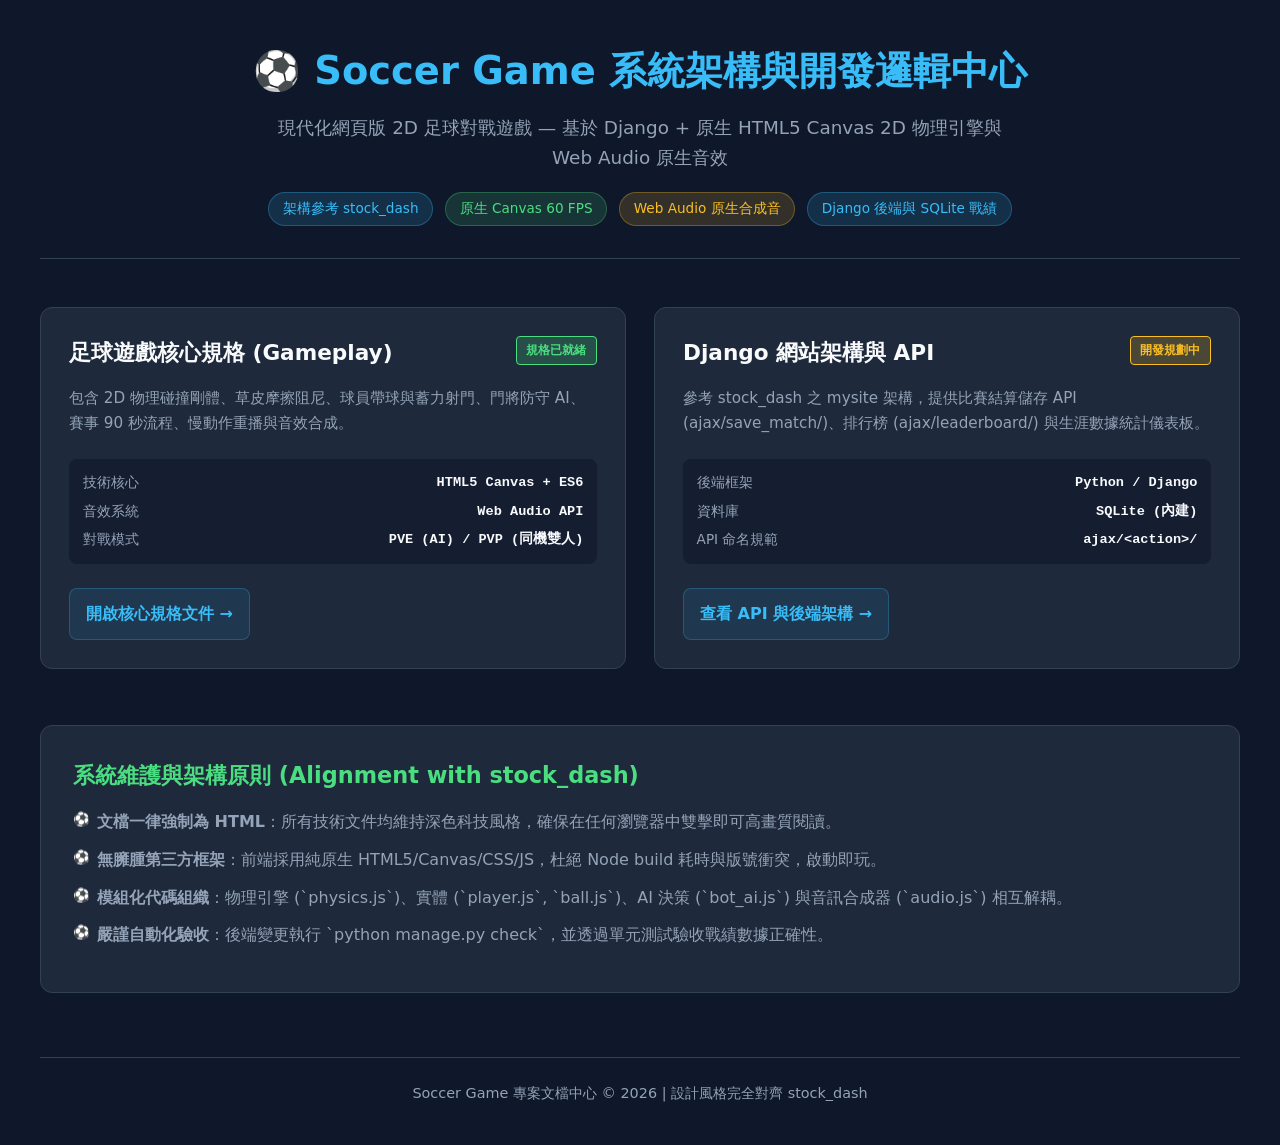
==== docs/index.html @ d5d28373 "docs: establish specs, docs and project governance following stock_dash architecture" ====
<!DOCTYPE html>
<html lang="zh-TW">
<head>
    <meta charset="UTF-8">
    <meta name="viewport" content="width=device-width, initial-scale=1.0">
    <title>Soccer Game 足球遊戲 - 開發邏輯與系統架構文檔中心</title>
    <style>
        :root {
            --bg-color: #0f172a;
            --card-bg: #1e293b;
            --card-border: #334155;
            --text-main: #f8fafc;
            --text-muted: #94a3b8;
            --accent-primary: #38bdf8;
            --accent-green: #4ade80;
            --accent-amber: #fbbf24;
            --accent-purple: #c084fc;
            --accent-rose: #f43f5e;
            --code-bg: #0b1120;
        }

        * {
            box-sizing: border-box;
            margin: 0;
            padding: 0;
        }

        body {
            font-family: system-ui, -apple-system, "Segoe UI", Roboto, "Microsoft JhengHei", sans-serif;
            background-color: var(--bg-color);
            color: var(--text-main);
            line-height: 1.6;
            padding: 2.5rem 1.25rem;
        }

        .container {
            max-width: 1200px;
            margin: 0 auto;
        }

        header {
            text-align: center;
            margin-bottom: 3rem;
            border-bottom: 1px solid var(--card-border);
            padding-bottom: 2rem;
        }

        header h1 {
            font-size: 2.4rem;
            color: var(--accent-primary);
            margin-bottom: 0.75rem;
            display: flex;
            align-items: center;
            justify-content: center;
            gap: 0.75rem;
        }

        header p {
            color: var(--text-muted);
            font-size: 1.15rem;
            max-width: 750px;
            margin: 0 auto;
        }

        .badge-list {
            display: flex;
            justify-content: center;
            gap: 0.75rem;
            margin-top: 1.25rem;
            flex-wrap: wrap;
        }

        .badge {
            background-color: rgba(56, 189, 248, 0.15);
            color: var(--accent-primary);
            padding: 0.3rem 0.85rem;
            border-radius: 9999px;
            font-size: 0.85rem;
            font-weight: 500;
            border: 1px solid rgba(56, 189, 248, 0.3);
        }

        .badge.green {
            background-color: rgba(74, 222, 128, 0.15);
            color: var(--accent-green);
            border-color: rgba(74, 222, 128, 0.3);
        }

        .badge.amber {
            background-color: rgba(251, 191, 36, 0.15);
            color: var(--accent-amber);
            border-color: rgba(251, 191, 36, 0.3);
        }

        .grid {
            display: grid;
            grid-template-columns: repeat(auto-fit, minmax(360px, 1fr));
            gap: 1.75rem;
            margin-bottom: 3.5rem;
        }

        .card {
            background-color: var(--card-bg);
            border: 1px solid var(--card-border);
            border-radius: 12px;
            padding: 1.75rem;
            display: flex;
            flex-direction: column;
            justify-content: space-between;
            transition: transform 0.2s ease, border-color 0.2s ease, box-shadow 0.2s ease;
        }

        .card:hover {
            transform: translateY(-4px);
            border-color: var(--accent-primary);
            box-shadow: 0 12px 24px -10px rgba(56, 189, 248, 0.25);
        }

        .card-header {
            display: flex;
            justify-content: space-between;
            align-items: flex-start;
            margin-bottom: 1rem;
        }

        .card-title {
            font-size: 1.35rem;
            font-weight: 700;
            color: var(--text-main);
        }

        .card-status {
            font-size: 0.75rem;
            padding: 0.25rem 0.6rem;
            border-radius: 4px;
            font-weight: 600;
            text-transform: uppercase;
        }

        .status-ready {
            background-color: rgba(74, 222, 128, 0.2);
            color: var(--accent-green);
            border: 1px solid var(--accent-green);
        }

        .status-dev {
            background-color: rgba(251, 191, 36, 0.2);
            color: var(--accent-amber);
            border: 1px solid var(--accent-amber);
        }

        .card-desc {
            color: var(--text-muted);
            font-size: 0.95rem;
            margin-bottom: 1.5rem;
            flex-grow: 1;
        }

        .card-meta {
            background-color: rgba(15, 23, 42, 0.6);
            border-radius: 8px;
            padding: 0.85rem;
            margin-bottom: 1.5rem;
            font-size: 0.85rem;
        }

        .meta-item {
            display: flex;
            justify-content: space-between;
            margin-bottom: 0.4rem;
        }

        .meta-item:last-child {
            margin-bottom: 0;
        }

        .meta-label {
            color: var(--text-muted);
        }

        .meta-val {
            color: var(--text-main);
            font-family: monospace;
            font-weight: 600;
        }

        .card-action {
            display: inline-flex;
            align-items: center;
            justify-content: center;
            gap: 0.5rem;
            background-color: rgba(56, 189, 248, 0.1);
            color: var(--accent-primary);
            text-decoration: none;
            padding: 0.75rem 1rem;
            border-radius: 8px;
            font-weight: 600;
            border: 1px solid rgba(56, 189, 248, 0.25);
            transition: all 0.2s ease;
        }

        .card-action:hover {
            background-color: var(--accent-primary);
            color: #0f172a;
        }

        .system-info {
            background-color: var(--card-bg);
            border: 1px solid var(--card-border);
            border-radius: 12px;
            padding: 2rem;
        }

        .system-info h2 {
            color: var(--accent-green);
            font-size: 1.4rem;
            margin-bottom: 1rem;
        }

        .system-info ul {
            list-style: none;
            padding-left: 0;
        }

        .system-info li {
            position: relative;
            padding-left: 1.5rem;
            margin-bottom: 0.75rem;
            color: var(--text-muted);
        }

        .system-info li::before {
            content: "⚽";
            position: absolute;
            left: 0;
            top: 0;
            font-size: 0.85rem;
        }

        footer {
            text-align: center;
            margin-top: 4rem;
            color: var(--text-muted);
            font-size: 0.9rem;
            border-top: 1px solid var(--card-border);
            padding-top: 1.5rem;
        }
    </style>
</head>
<body>
    <div class="container">
        <header>
            <h1>⚽ Soccer Game 系統架構與開發邏輯中心</h1>
            <p>現代化網頁版 2D 足球對戰遊戲 — 基於 Django + 原生 HTML5 Canvas 2D 物理引擎與 Web Audio 原生音效</p>
            <div class="badge-list">
                <span class="badge">架構參考 stock_dash</span>
                <span class="badge green">原生 Canvas 60 FPS</span>
                <span class="badge amber">Web Audio 原生合成音</span>
                <span class="badge">Django 後端與 SQLite 戰績</span>
            </div>
        </header>

        <main>
            <div class="grid">
                <!-- 模組 1: 足球遊戲核心規格與物理引擎 -->
                <div class="card">
                    <div>
                        <div class="card-header">
                            <span class="card-title">足球遊戲核心規格 (Gameplay)</span>
                            <span class="card-status status-ready">規格已就緒</span>
                        </div>
                        <p class="card-desc">包含 2D 物理碰撞剛體、草皮摩擦阻尼、球員帶球與蓄力射門、門將防守 AI、賽事 90 秒流程、慢動作重播與音效合成。</p>
                    </div>
                    <div>
                        <div class="card-meta">
                            <div class="meta-item">
                                <span class="meta-label">技術核心</span>
                                <span class="meta-val">HTML5 Canvas + ES6</span>
                            </div>
                            <div class="meta-item">
                                <span class="meta-label">音效系統</span>
                                <span class="meta-val">Web Audio API</span>
                            </div>
                            <div class="meta-item">
                                <span class="meta-label">對戰模式</span>
                                <span class="meta-val">PVE (AI) / PVP (同機雙人)</span>
                            </div>
                        </div>
                        <a href="soccer_gameplay/index.html" class="card-action">開啟核心規格文件 &rarr;</a>
                    </div>
                </div>

                <!-- 模組 2: 後端架構與戰績 API -->
                <div class="card">
                    <div>
                        <div class="card-header">
                            <span class="card-title">Django 網站架構與 API</span>
                            <span class="card-status status-dev">開發規劃中</span>
                        </div>
                        <p class="card-desc">參考 stock_dash 之 mysite 架構，提供比賽結算儲存 API (ajax/save_match/)、排行榜 (ajax/leaderboard/) 與生涯數據統計儀表板。</p>
                    </div>
                    <div>
                        <div class="card-meta">
                            <div class="meta-item">
                                <span class="meta-label">後端框架</span>
                                <span class="meta-val">Python / Django</span>
                            </div>
                            <div class="meta-item">
                                <span class="meta-label">資料庫</span>
                                <span class="meta-val">SQLite (內建)</span>
                            </div>
                            <div class="meta-item">
                                <span class="meta-label">API 命名規範</span>
                                <span class="meta-val">ajax/&lt;action&gt;/</span>
                            </div>
                        </div>
                        <a href="soccer_gameplay/index.html#architecture" class="card-action">查看 API 與後端架構 &rarr;</a>
                    </div>
                </div>
            </div>

            <section class="system-info">
                <h2>系統維護與架構原則 (Alignment with stock_dash)</h2>
                <ul>
                    <li><strong>文檔一律強制為 HTML</strong>：所有技術文件均維持深色科技風格，確保在任何瀏覽器中雙擊即可高畫質閱讀。</li>
                    <li><strong>無臃腫第三方框架</strong>：前端採用純原生 HTML5/Canvas/CSS/JS，杜絕 Node build 耗時與版號衝突，啟動即玩。</li>
                    <li><strong>模組化代碼組織</strong>：物理引擎 (`physics.js`)、實體 (`player.js`, `ball.js`)、AI 決策 (`bot_ai.js`) 與音訊合成器 (`audio.js`) 相互解耦。</li>
                    <li><strong>嚴謹自動化驗收</strong>：後端變更執行 `python manage.py check`，並透過單元測試驗收戰績數據正確性。</li>
                </ul>
            </section>
        </main>

        <footer>
            Soccer Game 專案文檔中心 &copy; 2026 | 設計風格完全對齊 stock_dash
        </footer>
    </div>
</body>
</html>
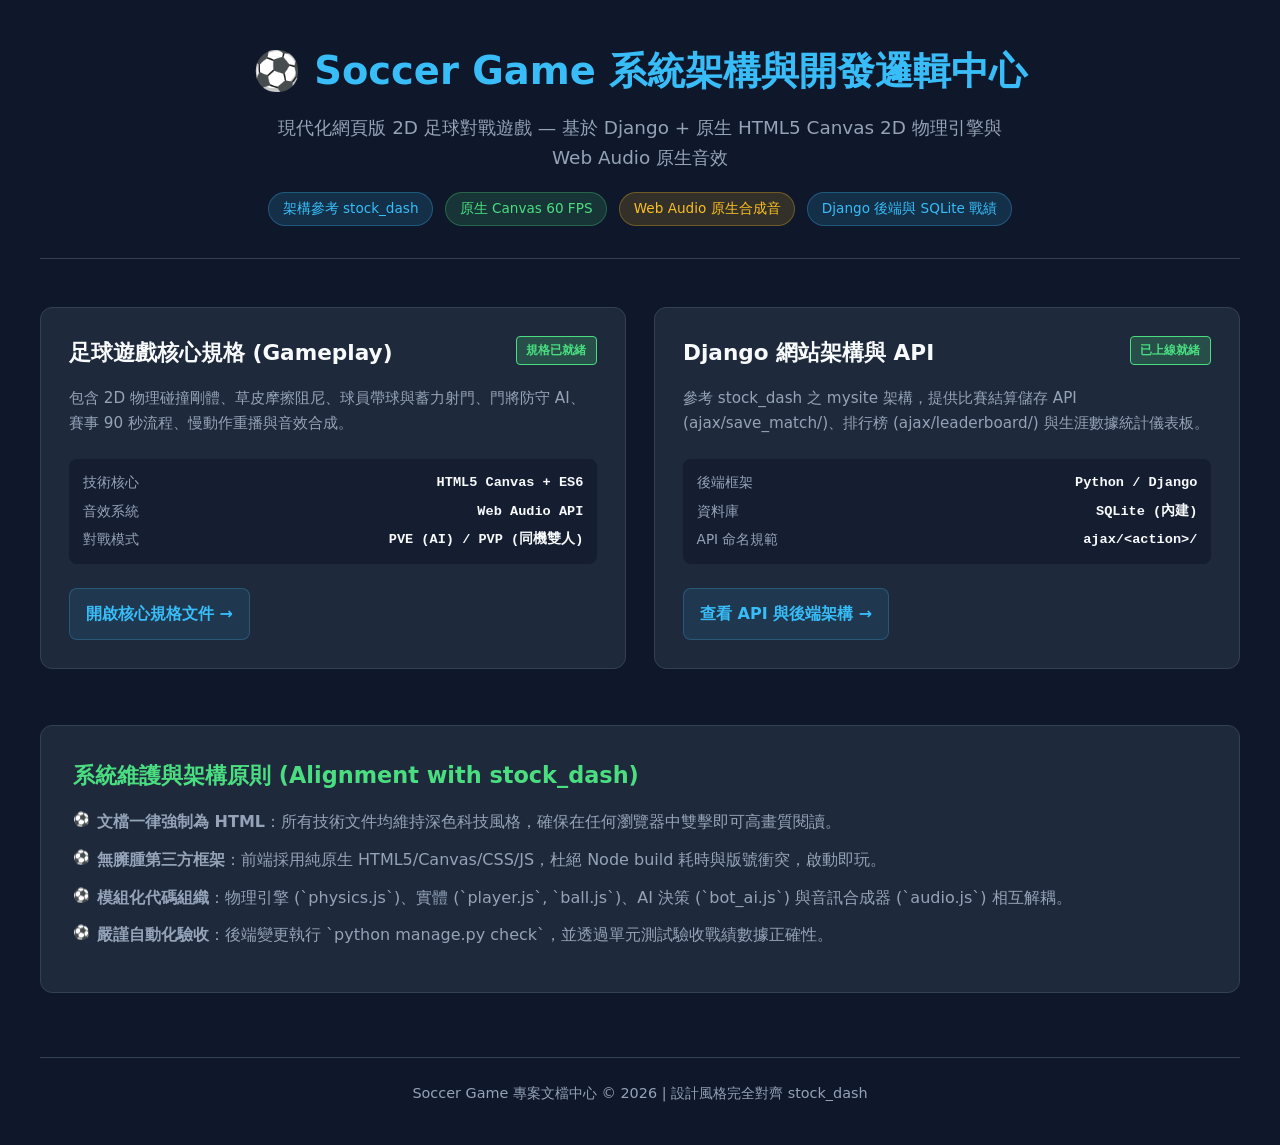
==== commit c34c1a90: "fix(gameplay): resolve 2P control cross-interference, GK ball-sticking, and physics/AI bugs" ====
--- a/docs/index.html
+++ b/docs/index.html
@@ -295,7 +295,7 @@
                     <div>
                         <div class="card-header">
                             <span class="card-title">Django 網站架構與 API</span>
-                            <span class="card-status status-dev">開發規劃中</span>
+                            <span class="card-status status-ready">已上線就緒</span>
                         </div>
                         <p class="card-desc">參考 stock_dash 之 mysite 架構，提供比賽結算儲存 API (ajax/save_match/)、排行榜 (ajax/leaderboard/) 與生涯數據統計儀表板。</p>
                     </div>
